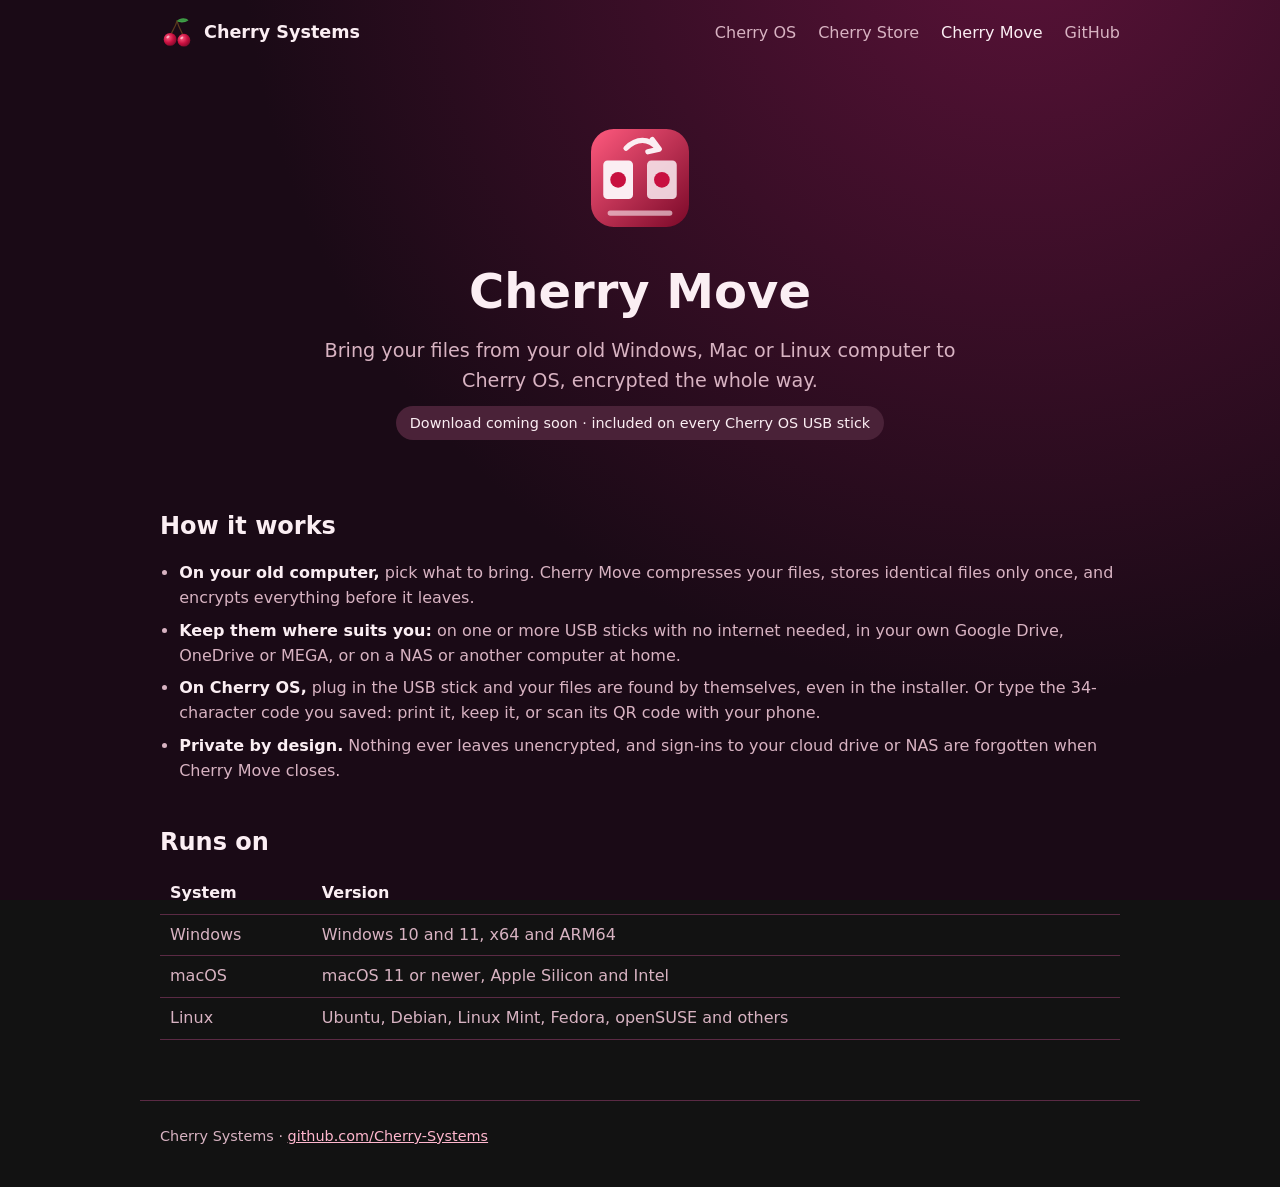
==== move/index.html @ f966b03f "Update the Cherry Systems website" ====
<!doctype html>
<html lang="en">
<head>
  <meta charset="utf-8">
  <meta name="viewport" content="width=device-width, initial-scale=1">
  <title>Cherry Move · Cherry Systems</title>
  <meta name="description" content="Cherry Move: bring your files from your old computer to Cherry OS.">
  <link rel="stylesheet" href="/style.css">
  <link rel="icon" href="/images/cherry-move.svg">
  <meta name="theme-color" content="#c81040">
</head>
<body>
<nav>
  <a class="brand" href="/"><img src="/logo.svg" alt="">Cherry Systems</a>
  <a href="/os/">Cherry OS</a>
  <a href="/store/">Cherry Store</a>
  <a href="/move/" aria-current="page">Cherry Move</a>
  <a href="https://github.com/Cherry-Systems">GitHub</a>
</nav>
<main>
  <section class="hero">
    <img src="/images/cherry-move.svg" alt="">
    <h1>Cherry Move</h1>
    <p>Bring your files from your old Windows, Mac or Linux computer to Cherry OS, encrypted the whole way.</p>
    <span class="soon">Download coming soon · included on every Cherry OS USB stick</span>
  </section>

  <h2>How it works</h2>
  <ul class="features">
    <li><b>On your old computer,</b> pick what to bring. Cherry Move compresses your files, stores identical
      files only once, and encrypts everything before it leaves.</li>
    <li><b>Keep them where suits you:</b> on one or more USB sticks with no internet needed, in your own
      Google Drive, OneDrive or MEGA, or on a NAS or another computer at home.</li>
    <li><b>On Cherry OS,</b> plug in the USB stick and your files are found by themselves, even in the
      installer. Or type the 34-character code you saved: print it, keep it, or scan its QR code with your
      phone.</li>
    <li><b>Private by design.</b> Nothing ever leaves unencrypted, and sign-ins to your cloud drive or NAS
      are forgotten when Cherry Move closes.</li>
  </ul>

  <h2>Runs on</h2>
  <table>
    <tr><th>System</th><th>Version</th></tr>
    <tr><td>Windows</td><td>Windows 10 and 11, x64 and ARM64</td></tr>
    <tr><td>macOS</td><td>macOS 11 or newer, Apple Silicon and Intel</td></tr>
    <tr><td>Linux</td><td>Ubuntu, Debian, Linux Mint, Fedora, openSUSE and others</td></tr>
  </table>
</main>
<footer>Cherry Systems · <a href="https://github.com/Cherry-Systems">github.com/Cherry-Systems</a></footer>
</body>
</html>
---- style.css ----
:root {
  --cherry: #c81040;
  --cherry-dark: #7a0828;
  --blossom: #ffb7ce;
  --bg: #1a0a16;
  --card: #2a1222;
  --line: #5a2a44;
  --text: #fbeef3;
  --muted: #d8b3c2;
  color-scheme: dark;
}
* { box-sizing: border-box; }
body {
  margin: 0;
  font-family: system-ui, -apple-system, "Segoe UI", Roboto, sans-serif;
  background: radial-gradient(circle at 80% -10%, #5a1238 0, var(--bg) 55%) fixed;
  color: var(--text);
  line-height: 1.55;
}
a { color: var(--blossom); }
p, li { color: var(--muted); }
code { background: #170812; padding: 2px 6px; border-radius: 6px; }

nav {
  max-width: 1000px; margin: 0 auto; padding: 16px 20px;
  display: flex; align-items: center; gap: 22px; flex-wrap: wrap;
}
nav .brand { display: flex; align-items: center; gap: 10px; color: var(--text); text-decoration: none; font-weight: 700; font-size: 1.1rem; margin-right: auto; }
nav .brand img { width: 34px; height: 34px; }
nav a { color: var(--muted); text-decoration: none; font-weight: 500; }
nav a:hover, nav a[aria-current="page"] { color: var(--text); }

main { max-width: 1000px; margin: 0 auto; padding: 8px 20px 60px; }
.hero { text-align: center; padding: 48px 0 28px; }
.hero img { width: 112px; height: 112px; }
.hero h1 { font-size: clamp(2rem, 5vw, 3rem); margin: 12px 0 8px; }
.hero p { font-size: 1.2rem; max-width: 640px; margin: 0 auto; }
h2 { font-size: 1.5rem; margin: 40px 0 12px; }
h3 { margin: 0 0 6px; font-size: 1.15rem; }

.grid { display: grid; grid-template-columns: repeat(auto-fit, minmax(260px, 1fr)); gap: 18px; }
.card {
  background: var(--card); border-radius: 18px; padding: 20px 22px;
  box-shadow: 0 4px 18px rgba(0, 0, 0, 0.3);
}
a.card { display: block; color: inherit; text-decoration: none; border: 1px solid transparent; transition: border-color 0.15s, transform 0.15s; }
a.card:hover { border-color: var(--line); transform: translateY(-2px); }
.card img.icon { width: 64px; height: 64px; margin-bottom: 10px; }
.card .more { color: var(--blossom); font-weight: 600; }

.button {
  display: inline-block; background: var(--cherry); color: white; border-radius: 999px;
  padding: 12px 24px; font-weight: 600; text-decoration: none; margin: 8px 8px 0 0;
}
.button.secondary { background: #4a2238; }
.soon { display: inline-block; margin-top: 10px; padding: 6px 14px; border-radius: 999px; background: #4a2238; color: var(--text); font-size: 0.9rem; }

.shots { display: grid; grid-template-columns: repeat(auto-fit, minmax(300px, 1fr)); gap: 16px; }
.shots figure { margin: 0; }
.shots img { width: 100%; border-radius: 12px; display: block; box-shadow: 0 4px 18px rgba(0, 0, 0, 0.4); }
.shots figcaption { color: var(--muted); font-size: 0.9rem; margin-top: 6px; text-align: center; }

ul.features { padding-left: 1.2em; }
ul.features li { margin: 8px 0; }
ul.features b { color: var(--text); }
table { border-collapse: collapse; width: 100%; }
td, th { text-align: left; padding: 8px 10px; border-bottom: 1px solid var(--line); color: var(--muted); }
th { color: var(--text); }

footer { max-width: 1000px; margin: 0 auto; padding: 24px 20px 40px; color: var(--muted); font-size: 0.9rem; border-top: 1px solid var(--line); }
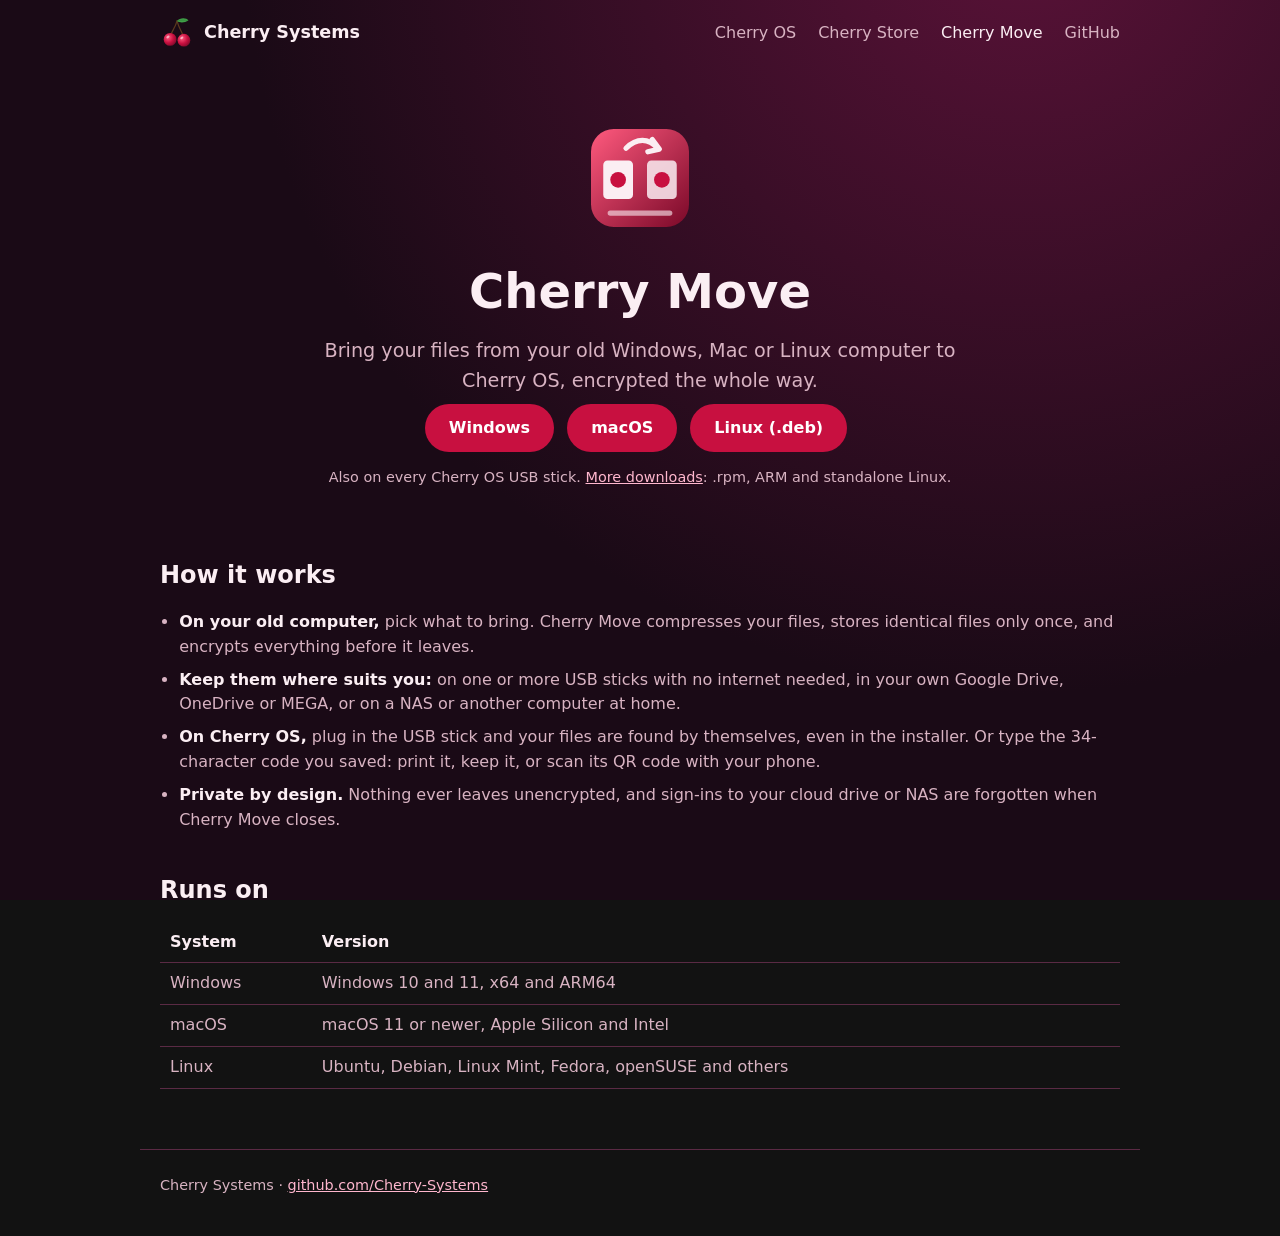
==== commit 6de03167: "Update the Cherry Systems website" ====
--- a/move/index.html
+++ b/move/index.html
@@ -22,7 +22,12 @@
     <img src="/images/cherry-move.svg" alt="">
     <h1>Cherry Move</h1>
     <p>Bring your files from your old Windows, Mac or Linux computer to Cherry OS, encrypted the whole way.</p>
-    <span class="soon">Download coming soon · included on every Cherry OS USB stick</span>
+    <a class="button" href="https://github.com/Cherry-Systems/cherry-os/releases/latest/download/CherryMove-Setup.exe">Windows</a>
+    <a class="button" href="https://github.com/Cherry-Systems/cherry-os/releases/latest/download/CherryMove.dmg">macOS</a>
+    <a class="button" href="https://github.com/Cherry-Systems/cherry-os/releases/latest/download/cherry-move-app_1.0.0-1_amd64.deb">Linux (.deb)</a>
+    <p class="small">Also on every Cherry OS USB stick.
+      <a href="https://github.com/Cherry-Systems/cherry-os/releases/latest">More downloads</a>: .rpm, ARM and
+      standalone Linux.</p>
   </section>
 
   <h2>How it works</h2>
--- a/style.css
+++ b/style.css
@@ -35,6 +35,7 @@
 .hero img { width: 112px; height: 112px; }
 .hero h1 { font-size: clamp(2rem, 5vw, 3rem); margin: 12px 0 8px; }
 .hero p { font-size: 1.2rem; max-width: 640px; margin: 0 auto; }
+.hero p.small { font-size: 0.9rem; color: var(--muted); margin-top: 14px; }
 h2 { font-size: 1.5rem; margin: 40px 0 12px; }
 h3 { margin: 0 0 6px; font-size: 1.15rem; }
 
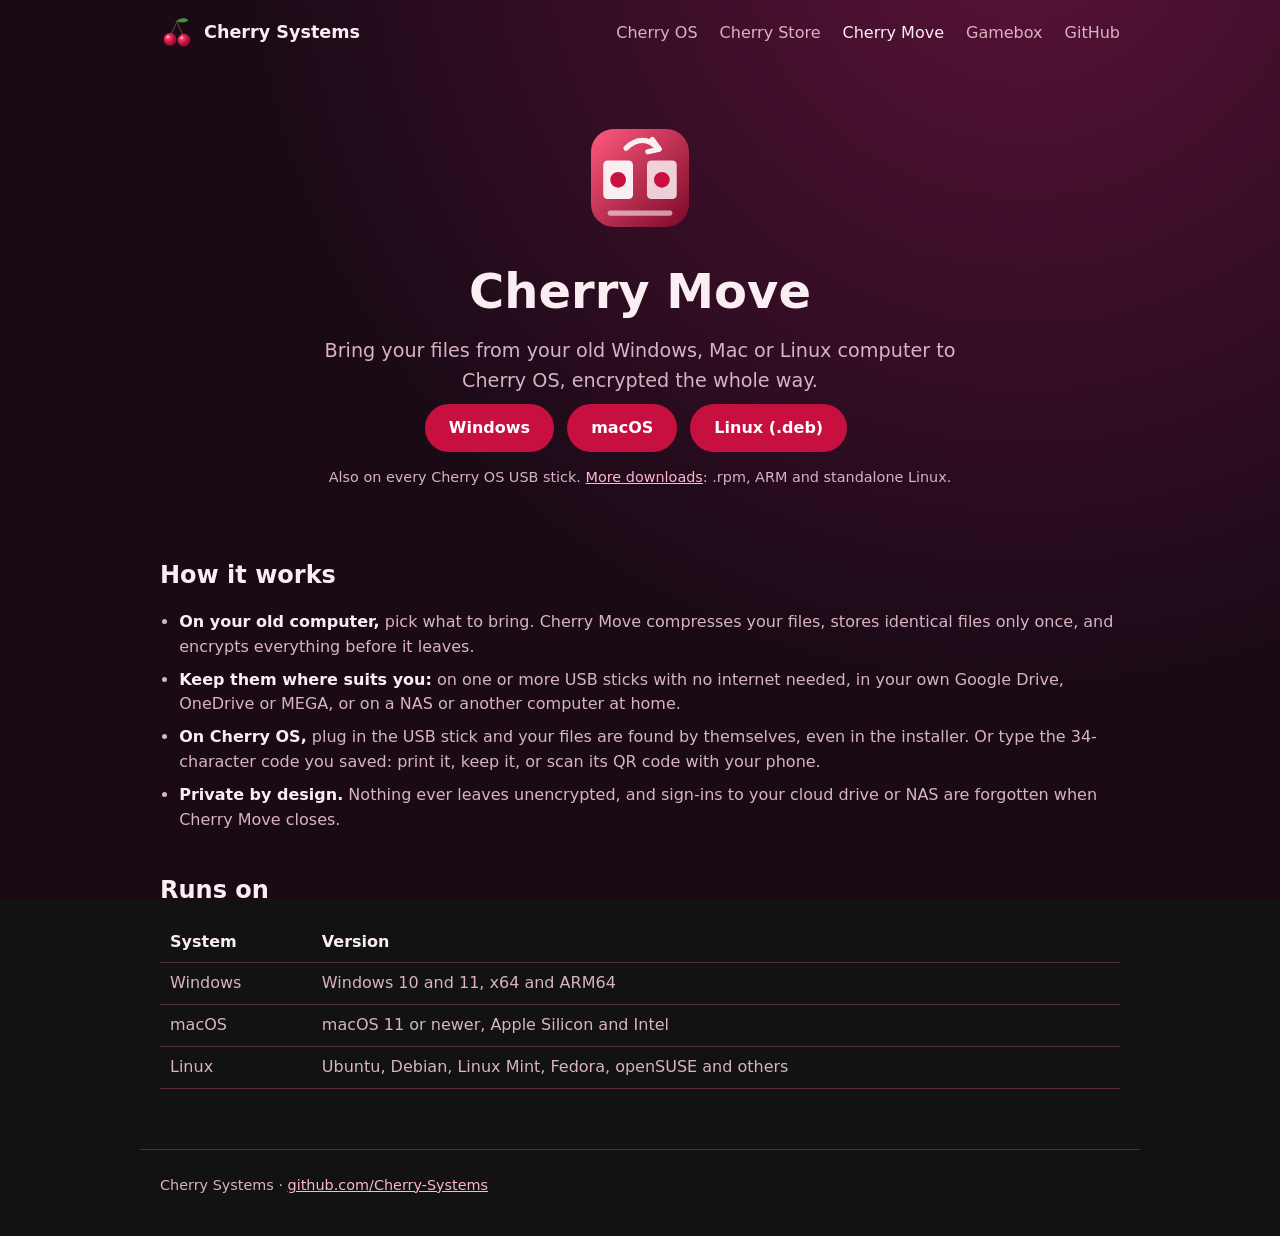
==== commit 5ee90001: "Update the Cherry Systems website" ====
--- a/move/index.html
+++ b/move/index.html
@@ -15,6 +15,7 @@
   <a href="/os/">Cherry OS</a>
   <a href="/store/">Cherry Store</a>
   <a href="/move/" aria-current="page">Cherry Move</a>
+  <a href="/products/gamebox/">Gamebox</a>
   <a href="https://github.com/Cherry-Systems">GitHub</a>
 </nav>
 <main>
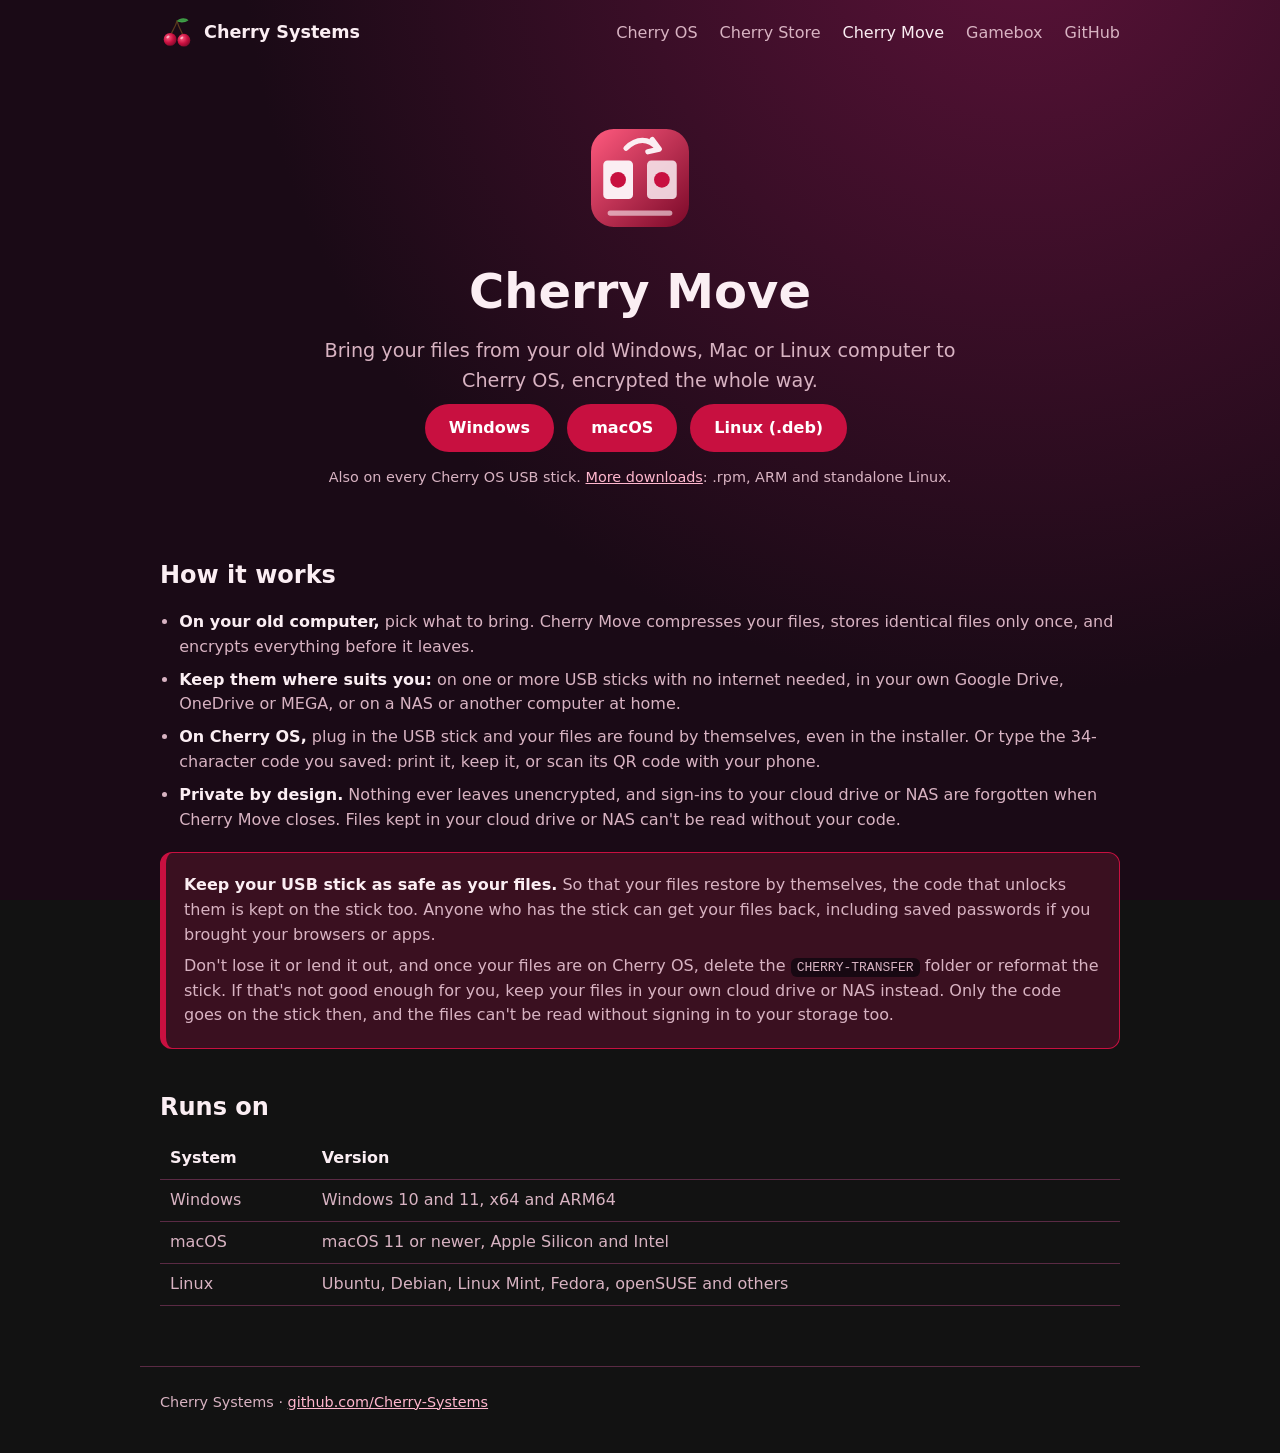
==== commit bdc6dfeb: "Update the Cherry Systems website" ====
--- a/move/index.html
+++ b/move/index.html
@@ -41,8 +41,19 @@
       installer. Or type the 34-character code you saved: print it, keep it, or scan its QR code with your
       phone.</li>
     <li><b>Private by design.</b> Nothing ever leaves unencrypted, and sign-ins to your cloud drive or NAS
-      are forgotten when Cherry Move closes.</li>
+      are forgotten when Cherry Move closes. Files kept in your cloud drive or NAS can't be read without
+      your code.</li>
   </ul>
+
+  <div class="warning" role="note">
+    <p><b>Keep your USB stick as safe as your files.</b> So that your files restore by themselves, the code
+      that unlocks them is kept on the stick too. Anyone who has the stick can get your files back, including
+      saved passwords if you brought your browsers or apps.</p>
+    <p>Don't lose it or lend it out, and once your files are on Cherry OS, delete the
+      <code>CHERRY-TRANSFER</code> folder or reformat the stick. If that's not good enough for you, keep your
+      files in your own cloud drive or NAS instead. Only the code goes on the stick then, and the files can't
+      be read without signing in to your storage too.</p>
+  </div>
 
   <h2>Runs on</h2>
   <table>
--- a/style.css
+++ b/style.css
@@ -61,6 +61,13 @@
 .shots img { width: 100%; border-radius: 12px; display: block; box-shadow: 0 4px 18px rgba(0, 0, 0, 0.4); }
 .shots figcaption { color: var(--muted); font-size: 0.9rem; margin-top: 6px; text-align: center; }
 
+.warning {
+  background: #3a1020; border: 1px solid var(--cherry); border-left: 6px solid var(--cherry);
+  border-radius: 12px; padding: 14px 18px; margin: 20px 0;
+}
+.warning p { margin: 6px 0; }
+.warning b { color: var(--text); }
+
 ul.features { padding-left: 1.2em; }
 ul.features li { margin: 8px 0; }
 ul.features b { color: var(--text); }
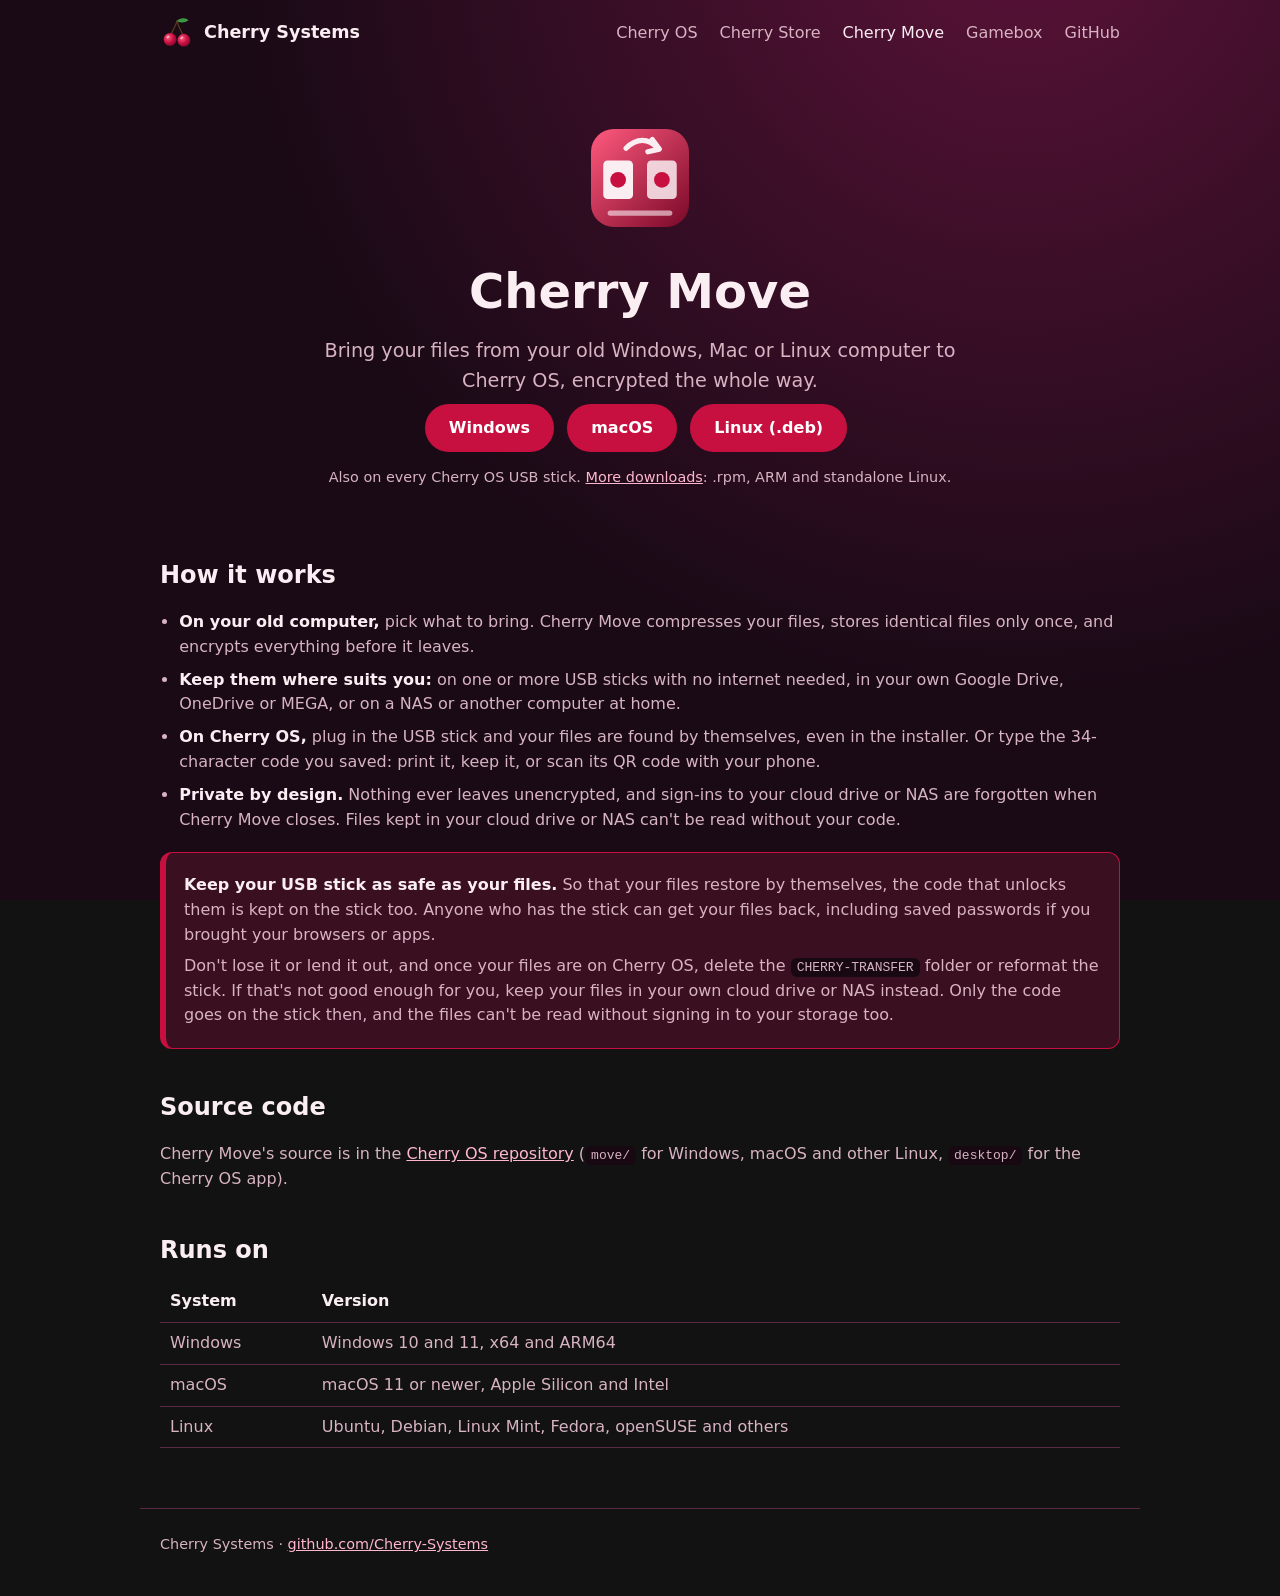
==== commit de3cdf4c: "Update the Cherry Systems website" ====
--- a/move/index.html
+++ b/move/index.html
@@ -55,6 +55,11 @@
       be read without signing in to your storage too.</p>
   </div>
 
+  <h2>Source code</h2>
+  <p>Cherry Move's source is in the
+    <a href="https://github.com/Cherry-Systems/cherry-os">Cherry OS repository</a>
+    (<code>move/</code> for Windows, macOS and other Linux, <code>desktop/</code> for the Cherry OS app).</p>
+
   <h2>Runs on</h2>
   <table>
     <tr><th>System</th><th>Version</th></tr>
